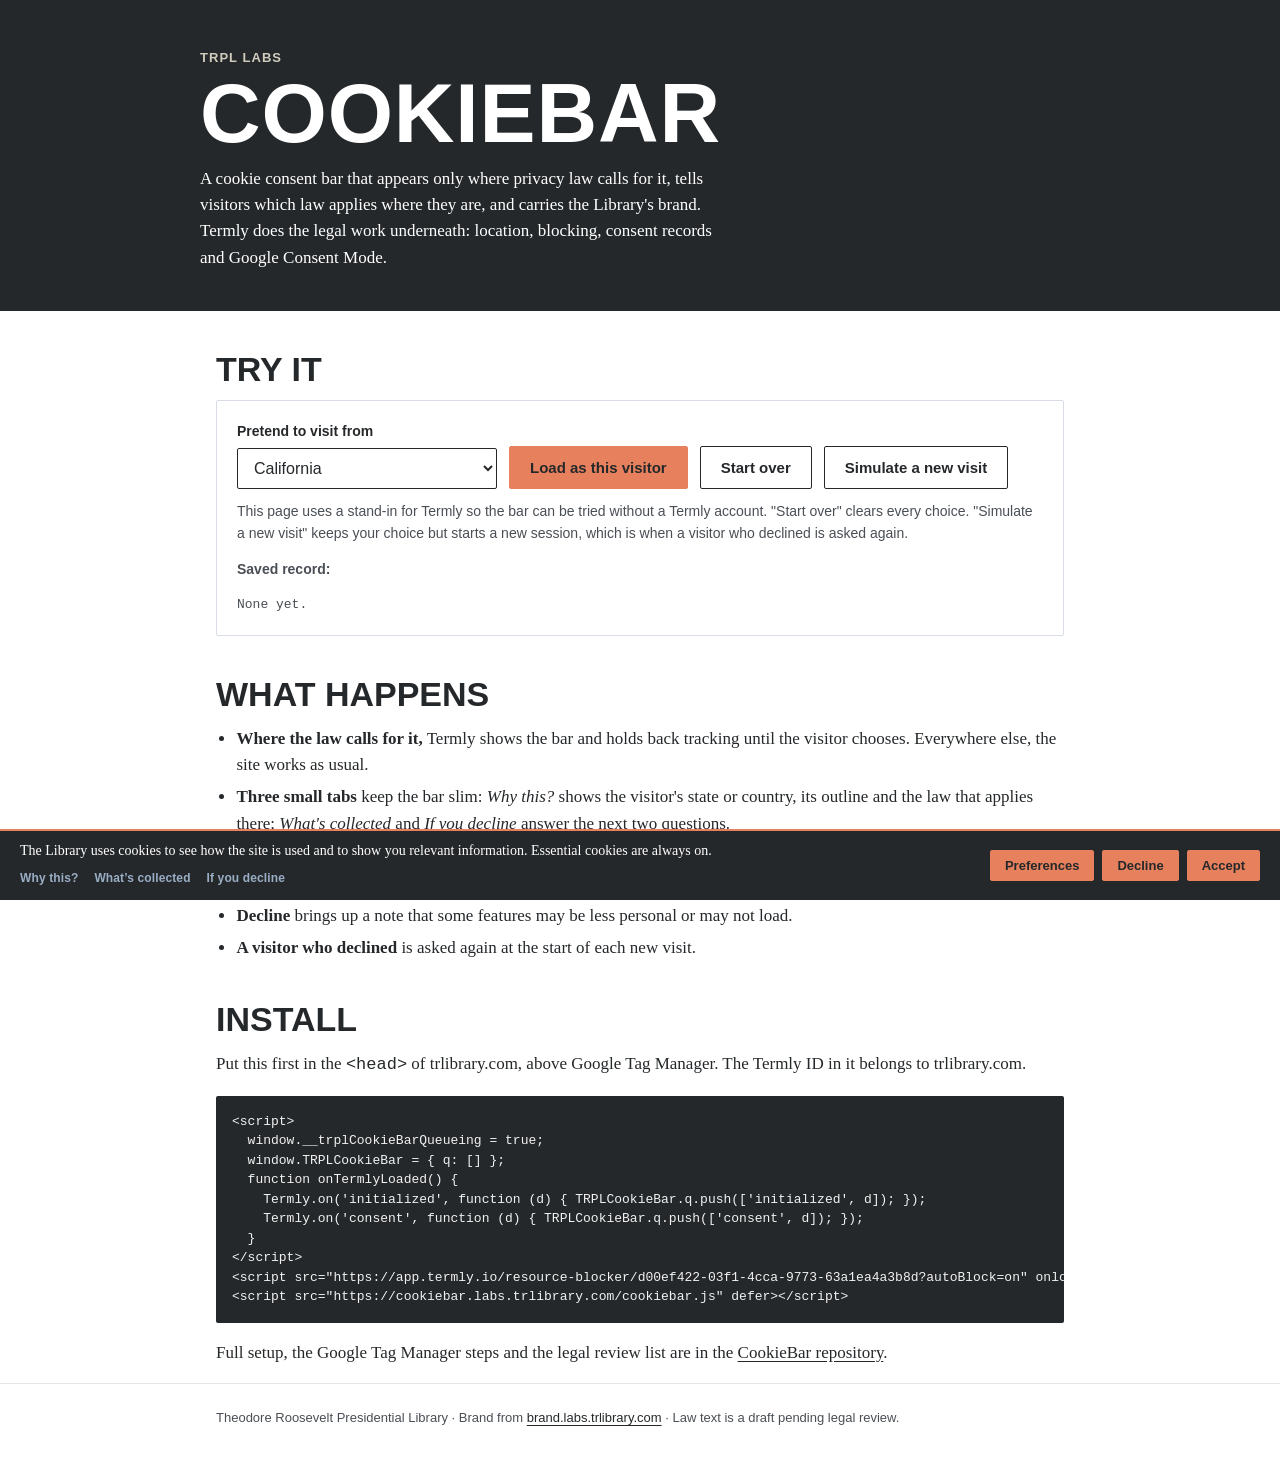
==== index.html @ eef47bea "initial build" ====
<!doctype html>
<html lang="en">
<head>
<meta charset="utf-8">
<meta name="viewport" content="width=device-width, initial-scale=1">
<title>CookieBar · TRPL Labs</title>
<meta name="description" content="The Theodore Roosevelt Presidential Library's cookie consent layer: Termly's consent engine with the Library's brand and a plain explanation of the privacy law where each visitor is.">
<meta name="robots" content="noindex">
<link rel="stylesheet" href="https://brand.labs.trlibrary.com/assets/fonts/web/fonts.css">
<style>
  :root {
    --night-sky: #092A4D; --deep-orange: #E7805D; --gray-sky: #99ADC5; --sand: #D1CCBD; --dark-gray: #25282A; --white: #fff;
    --display: "Dharma Gothic E", Impact, "Arial Narrow", sans-serif;
    --body: "ITC Clearface", Georgia, "Times New Roman", serif;
    --caption: "Frutiger Next", Arial, Helvetica, sans-serif;
  }
  * { box-sizing: border-box; }
  body { margin: 0; background: var(--white); color: var(--dark-gray); font-family: var(--body); font-size: 17px; line-height: 1.55; }
  header { background: var(--dark-gray); color: var(--white); padding: 48px 16px 40px; }
  .wrap { max-width: 880px; margin: 0 auto; padding: 0 16px; }
  header .wrap { padding: 0; }
  .eyebrow { font-family: var(--caption); font-weight: 700; font-size: 13px; letter-spacing: .08em; text-transform: uppercase; color: var(--sand); margin: 0 0 10px; }
  h1 { font-family: var(--display); font-weight: 700; text-transform: uppercase; font-size: clamp(48px, 9vw, 84px); line-height: .85; letter-spacing: .01em; margin: 0 0 16px; }
  header p { max-width: 62ch; margin: 0; color: var(--white); }
  h2 { font-family: var(--display); font-weight: 700; text-transform: uppercase; font-size: 34px; line-height: .85; color: var(--dark-gray); margin: 44px 0 12px; }
  main { padding-bottom: 260px; }
  .panel { border: 1px solid #d9dee6; border-radius: 2px; padding: 20px; margin-top: 16px; }
  label { font-family: var(--caption); font-weight: 700; font-size: 14px; display: block; margin-bottom: 6px; }
  select { font-family: var(--caption); font-size: 16px; padding: 10px 12px; min-width: 260px; max-width: 100%; border: 1px solid var(--dark-gray); border-radius: 2px; background: var(--white); color: var(--dark-gray); }
  .row { display: flex; flex-wrap: wrap; gap: 12px; align-items: end; }
  .btn { font-family: var(--caption); font-weight: 700; font-size: 15px; padding: 12px 20px; border-radius: 2px; border: 1px solid var(--deep-orange); background: var(--deep-orange); color: var(--dark-gray); cursor: pointer; }
  .btn--ghost { background: transparent; border-color: var(--dark-gray); color: var(--dark-gray); }
  .note { font-family: var(--caption); font-size: 14px; color: #4a4f55; margin-top: 12px; }
  pre { background: var(--dark-gray); color: #f1f1f1; padding: 16px; overflow-x: auto; font-size: 13px; line-height: 1.5; border-radius: 2px; }
  code { font-family: ui-monospace, SFMono-Regular, Menlo, Consolas, monospace; }
  ul { padding-left: 1.2em; }
  li { margin: 6px 0; }
  a { color: var(--dark-gray); text-underline-offset: 3px; }
  #record { font-family: ui-monospace, Menlo, Consolas, monospace; font-size: 13px; white-space: pre-wrap; word-break: break-word; }
  footer { font-family: var(--caption); font-size: 13px; color: #4a4f55; padding: 24px 16px 40px; border-top: 1px solid #e3e6eb; }
</style>
</head>
<body>
<header>
  <div class="wrap">
    <p class="eyebrow">TRPL Labs</p>
    <h1>CookieBar</h1>
    <p>A cookie consent bar that appears only where privacy law calls for it, tells visitors which law applies where they are, and carries the Library's brand. Termly does the legal work underneath: location, blocking, consent records and Google Consent Mode.</p>
  </div>
</header>

<main class="wrap">
  <h2>Try it</h2>
  <div class="panel">
    <div class="row">
      <div>
        <label for="region">Pretend to visit from</label>
        <select id="region">
          <option value="US-CA">California</option>
          <option value="US-CO">Colorado</option>
          <option value="US-TX">Texas</option>
          <option value="US-VA">Virginia</option>
          <option value="US-ND">North Dakota (no bar)</option>
          <option value="FR">France</option>
          <option value="DE">Germany</option>
          <option value="NO">Norway</option>
          <option value="GB">United Kingdom</option>
          <option value="CH">Switzerland</option>
          <option value="CA-QC">Quebec</option>
          <option value="BR">Brazil</option>
        </select>
      </div>
      <button class="btn" id="go" type="button">Load as this visitor</button>
      <button class="btn btn--ghost" id="reset" type="button">Start over</button>
      <button class="btn btn--ghost" id="session" type="button">Simulate a new visit</button>
    </div>
    <p class="note">This page uses a stand-in for Termly so the bar can be tried without a Termly account. "Start over" clears every choice. "Simulate a new visit" keeps your choice but starts a new session, which is when a visitor who declined is asked again.</p>
    <p class="note"><strong>Saved record:</strong></p>
    <div id="record" class="note">None yet.</div>
  </div>

  <h2>What happens</h2>
  <ul>
    <li><strong>Where the law calls for it,</strong> Termly shows the bar and holds back tracking until the visitor chooses. Everywhere else, the site works as usual.</li>
    <li><strong>Three small tabs</strong> keep the bar slim: <em>Why this?</em> shows the visitor's state or country, its outline and the law that applies there; <em>What's collected</em> and <em>If you decline</em> answer the next two questions.</li>
    <li><strong>Accept</strong> saves a first-party cookie, <code>trpl_cookie_consent</code>, with the date of acceptance. Termly keeps the official consent record.</li>
    <li><strong>Decline</strong> brings up a note that some features may be less personal or may not load.</li>
    <li><strong>A visitor who declined</strong> is asked again at the start of each new visit.</li>
  </ul>

  <h2>Install</h2>
  <p>Put this first in the <code>&lt;head&gt;</code> of trlibrary.com, above Google Tag Manager. The Termly ID in it belongs to trlibrary.com.</p>
<pre><code>&lt;script&gt;
  window.__trplCookieBarQueueing = true;
  window.TRPLCookieBar = { q: [] };
  function onTermlyLoaded() {
    Termly.on('initialized', function (d) { TRPLCookieBar.q.push(['initialized', d]); });
    Termly.on('consent', function (d) { TRPLCookieBar.q.push(['consent', d]); });
  }
&lt;/script&gt;
&lt;script src="https://app.termly.io/resource-blocker/d00ef422-03f1-4cca-9773-63a1ea4a3b8d?autoBlock=on" onload="onTermlyLoaded()"&gt;&lt;/script&gt;
&lt;script src="https://cookiebar.labs.trlibrary.com/cookiebar.js" defer&gt;&lt;/script&gt;</code></pre>
  <p>Full setup, the Google Tag Manager steps and the legal review list are in the <a href="https://github.com/Theodore-Roosevelt-Presidential-Library/CookieBar">CookieBar repository</a>.</p>
</main>

<footer>
  <div class="wrap">Theodore Roosevelt Presidential Library · Brand from <a href="https://brand.labs.trlibrary.com">brand.labs.trlibrary.com</a> · Law text is a draft pending legal review.</div>
</footer>

<script>
  (function () {
    var p = new URLSearchParams(location.search);
    var sel = document.getElementById('region');
    sel.value = (p.get('region') || 'US-CA').toUpperCase();
    function go(v) {
      var q = new URLSearchParams(location.search);
      q.set('region', v);
      q.set('show', v === 'US-ND' ? 'no' : 'yes');
      location.search = q.toString();
    }
    document.getElementById('go').onclick = function () { go(sel.value); };
    document.getElementById('reset').onclick = function () {
      try { localStorage.clear(); sessionStorage.clear(); } catch (e) {}
      document.cookie = 'trpl_cookie_consent=; path=/; max-age=0';
      go(sel.value);
    };
    document.getElementById('session').onclick = function () {
      try { sessionStorage.clear(); } catch (e) {}
      go(sel.value);
    };
    function showRecord() {
      var r = window.TRPLCookieBar && window.TRPLCookieBar.record && window.TRPLCookieBar.record();
      document.getElementById('record').textContent = r ? JSON.stringify(r, null, 2) : 'None yet.';
    }
    setInterval(showRecord, 800);
  })();
</script>

<!-- Same install pattern as production, with the demo stand-in in place of Termly -->
<script>
  window.__trplCookieBarQueueing = true;
  window.TRPLCookieBar = { q: [] };
  window.TRPLCookieBarConfig = { cookieDomain: '' };
  function onTermlyLoaded() {
    Termly.on('initialized', function (d) { TRPLCookieBar.q.push(['initialized', d]); });
    Termly.on('consent', function (d) { TRPLCookieBar.q.push(['consent', d]); });
  }
</script>
<script src="demo/mock-termly.js"></script>
<script src="cookiebar.js" defer></script>
</body>
</html>
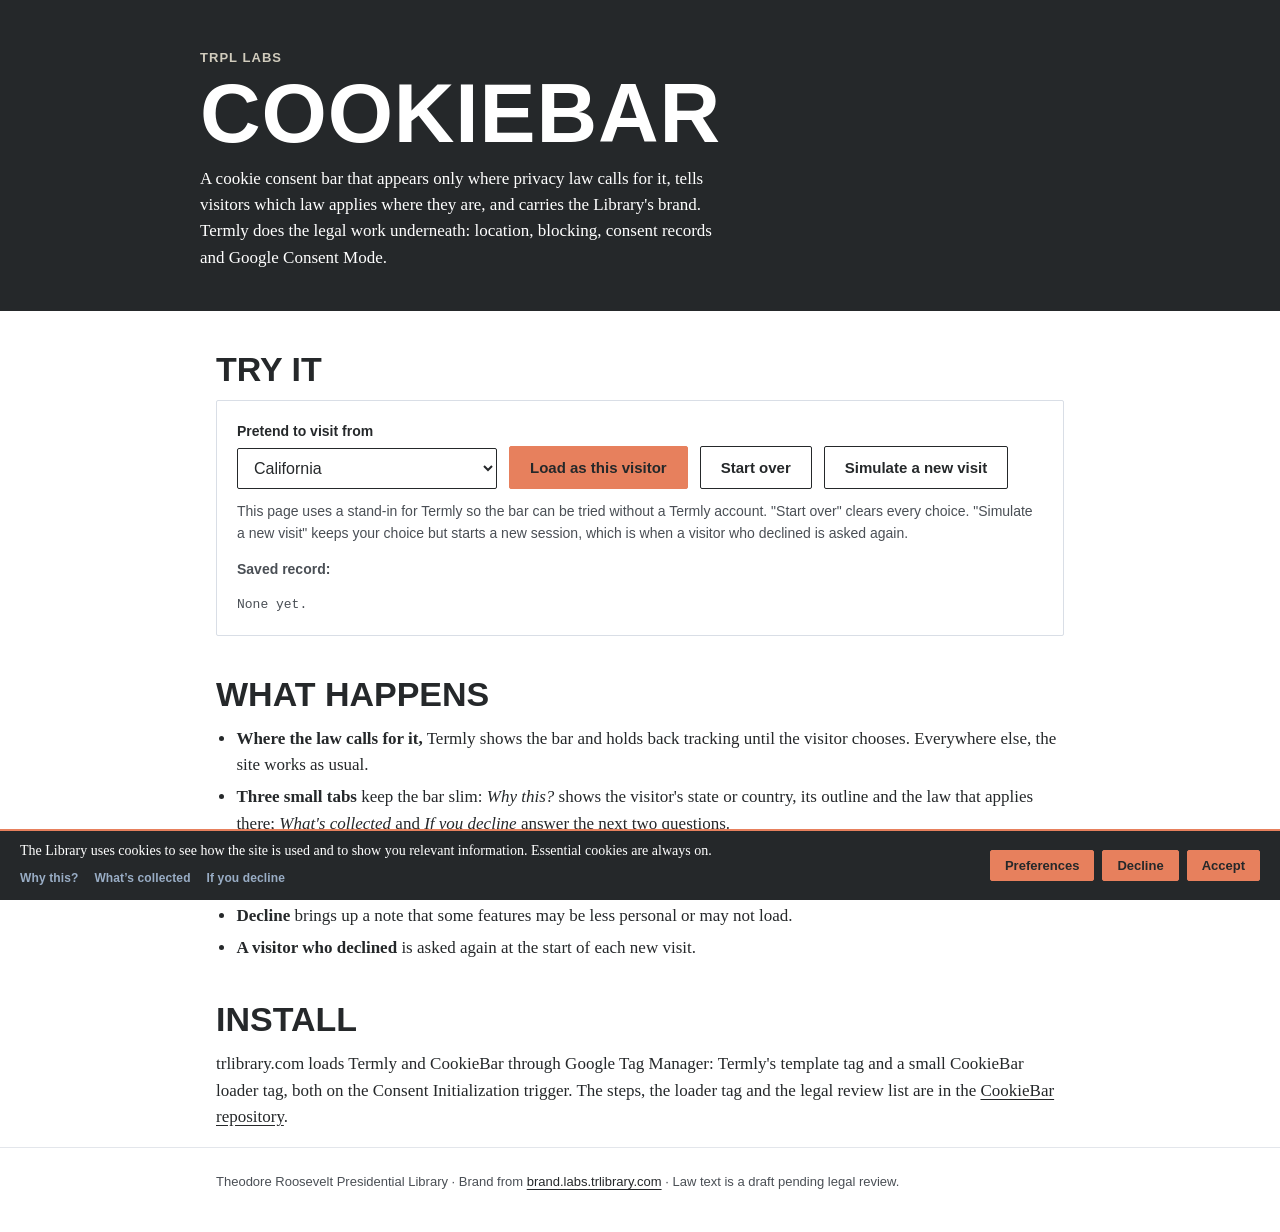
==== commit c6bbb05d: "Document the GTM install route and scripts outside GTM Co-Authored-By: Claude Opus 5.5 <noreply@anth" ====
--- a/index.html
+++ b/index.html
@@ -89,18 +89,7 @@
   </ul>
 
   <h2>Install</h2>
-  <p>Put this first in the <code>&lt;head&gt;</code> of trlibrary.com, above Google Tag Manager. The Termly ID in it belongs to trlibrary.com.</p>
-<pre><code>&lt;script&gt;
-  window.__trplCookieBarQueueing = true;
-  window.TRPLCookieBar = { q: [] };
-  function onTermlyLoaded() {
-    Termly.on('initialized', function (d) { TRPLCookieBar.q.push(['initialized', d]); });
-    Termly.on('consent', function (d) { TRPLCookieBar.q.push(['consent', d]); });
-  }
-&lt;/script&gt;
-&lt;script src="https://app.termly.io/resource-blocker/d00ef422-03f1-4cca-9773-63a1ea4a3b8d?autoBlock=on" onload="onTermlyLoaded()"&gt;&lt;/script&gt;
-&lt;script src="https://cookiebar.labs.trlibrary.com/cookiebar.js" defer&gt;&lt;/script&gt;</code></pre>
-  <p>Full setup, the Google Tag Manager steps and the legal review list are in the <a href="https://github.com/Theodore-Roosevelt-Presidential-Library/CookieBar">CookieBar repository</a>.</p>
+  <p>trlibrary.com loads Termly and CookieBar through Google Tag Manager: Termly's template tag and a small CookieBar loader tag, both on the Consent Initialization trigger. The steps, the loader tag and the legal review list are in the <a href="https://github.com/Theodore-Roosevelt-Presidential-Library/CookieBar">CookieBar repository</a>.</p>
 </main>
 
 <footer>
